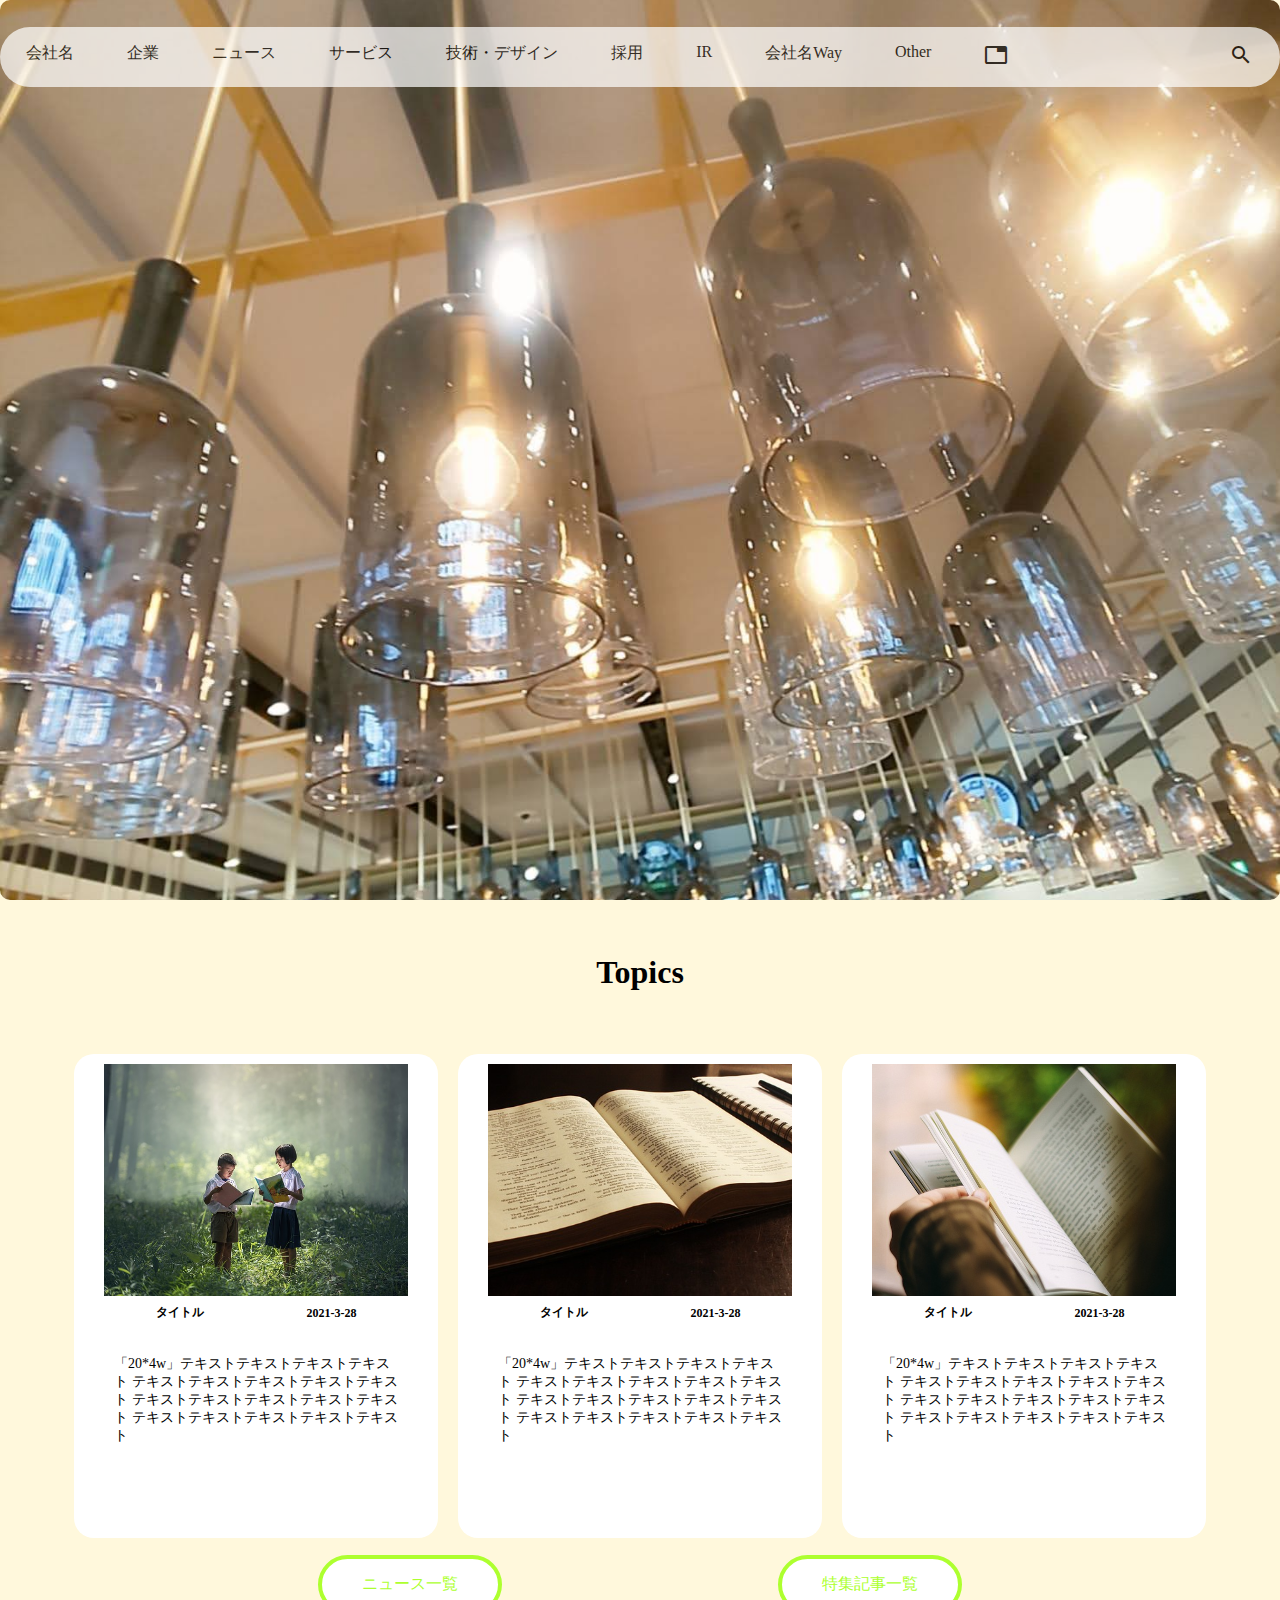
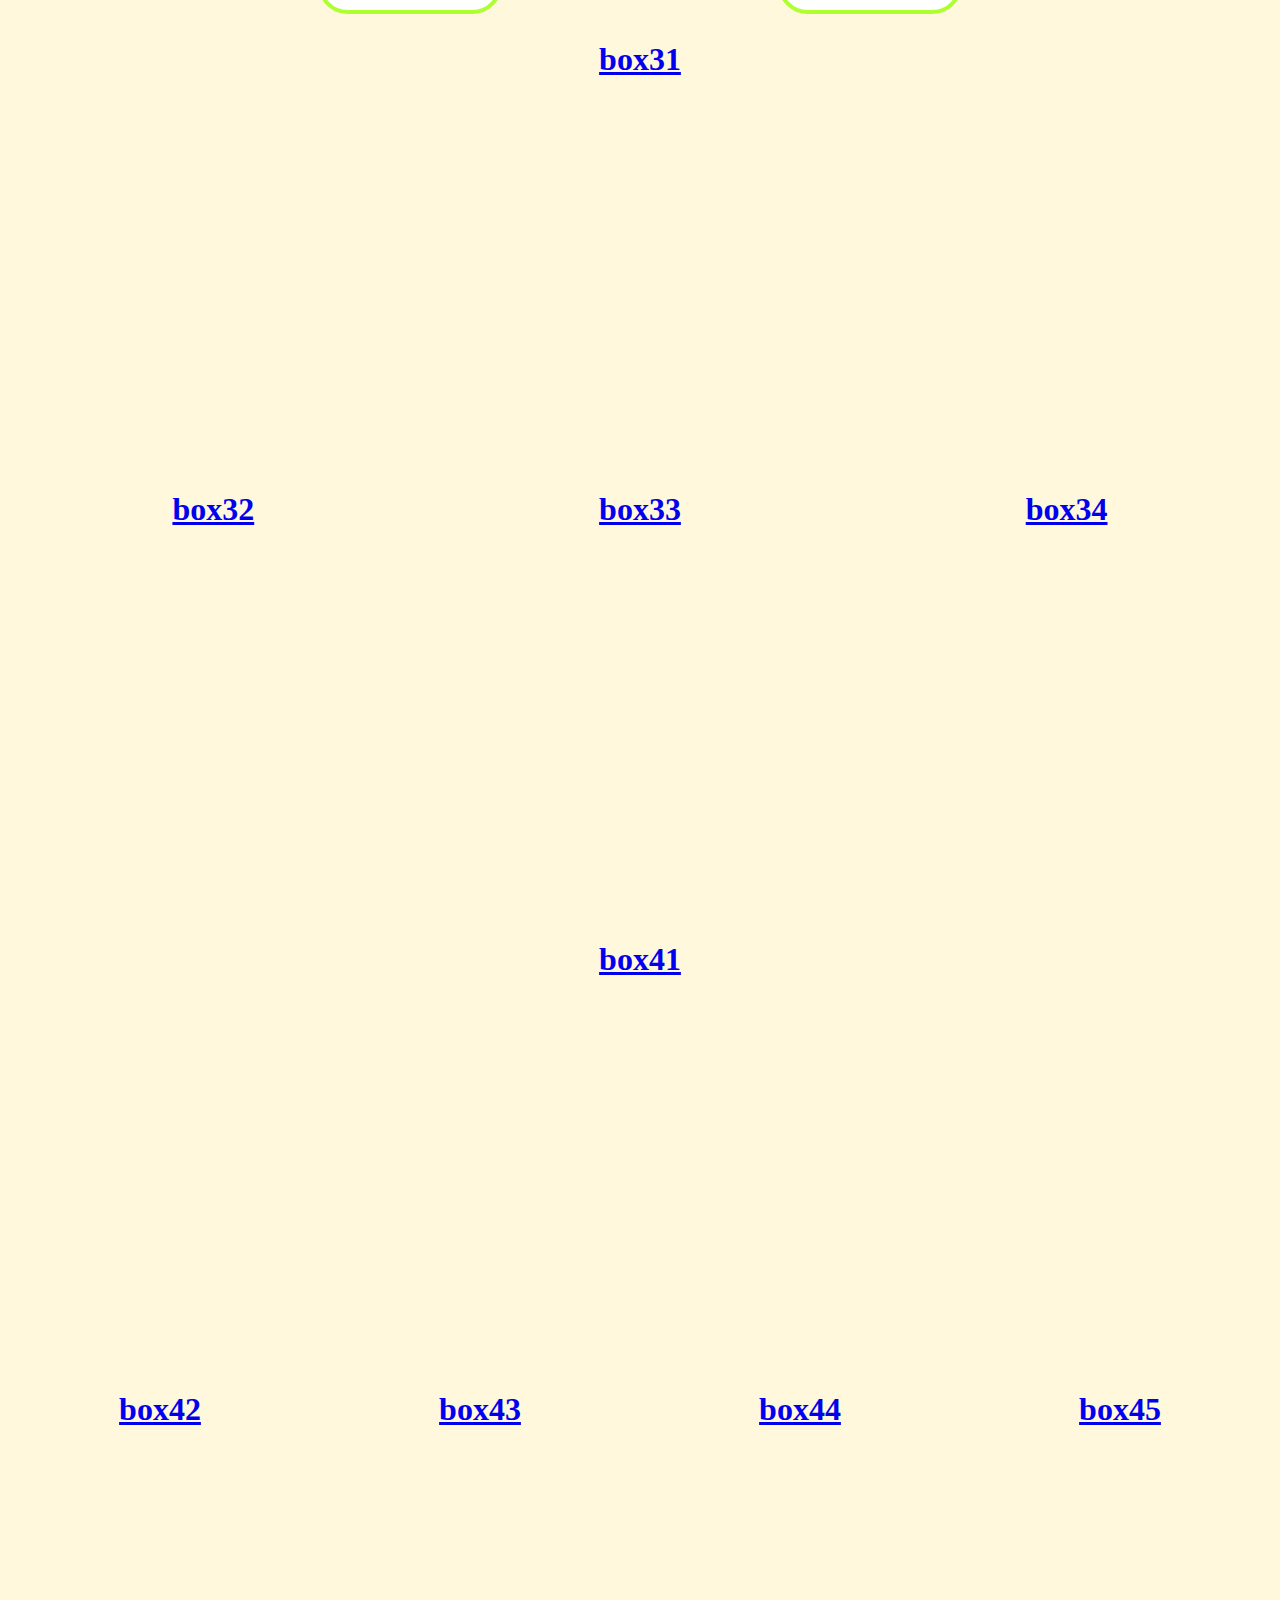
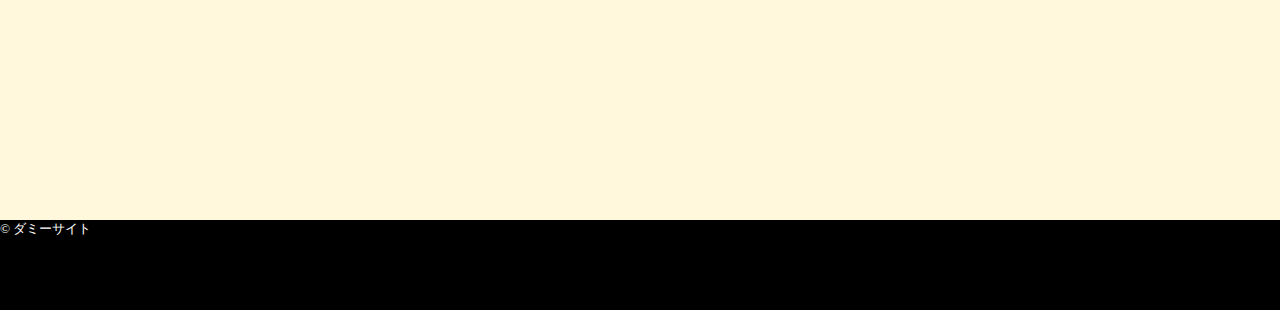
==== index.html @ 785e4473 "Add files via upload" ====
<!DOCTIPE html>
<html lang="ja">
<head>
  <meta charset="utf-8">
  <link href="https://fonts.googleapis.com/icon?family=Material+Icons" rel="stylesheet">
  <link rel="stylesheet" href="css/styles.css">
  <link rel="stylesheet" href="https://maxcdn.bootstrapcdn.com/font-awesome/4.7.0/css/font-awesome.min.css">
  <meta name="viewport" content="width=device-width,initial-scale=1.0">
  <title>ダミーサイト</title>
</head>

<body>

  <header>
    <ul>
      <li>会社名</li>
      <li>企業</li>
      <li>ニュース</li>
      <li>サービス</li>
      <li>技術・デザイン</li>
      <li>採用</li>
      <li>IR</li>
      <li>会社名Way</li>
      <li>Other</li>
      <li><span class="material-icons">table_rows</span></li>
      <li><span class="material-icons">search</span></li>

    </ul>
  </header>

  <main>
    <section id="BOX1"></section>
    <section id="BOX2">
      <div id="box20">
        <div id="box21">
          <h1>Topics</h1>
        </div>

        <div id="box22">
          <a href="01.html" target="_blank">
            <div class="photos" id="box22a"></div>
            <div class="contents">
              <div>
                <h1>タイトル</h1>
                <h2>2021-3-28</h2>
              </div>
              <p>「20*4w」テキストテキストテキストテキスト
                テキストテキストテキストテキストテキスト
                テキストテキストテキストテキストテキスト
                テキストテキストテキストテキストテキスト</p>
            </div>
          </a>
        </div>
        <div id="box23">
          <a href="01.html" target="_blank">
            <div class="photos" id="box23a"></div>
            <div class="contents">
              <div>
                <h1>タイトル</h1>
                <h2>2021-3-28</h2>
              </div>
              <p>「20*4w」テキストテキストテキストテキスト
                テキストテキストテキストテキストテキスト
                テキストテキストテキストテキストテキスト
                テキストテキストテキストテキストテキスト</p>
            </div>
          </a>
        </div>
        <div id="box24">
          <a href="01.html" target="_blank">
            <div class="photos" id="box24a"></div>
            <div class="contents">
              <div>
                <h1>タイトル</h1>
                <h2>2021-3-28</h2>
              </div>
              <p>「20*4w」テキストテキストテキストテキスト
                テキストテキストテキストテキストテキスト
                テキストテキストテキストテキストテキスト
                テキストテキストテキストテキストテキスト</p>
            </div>
          </a>
        </div>
        <div id="box25">
          <a href="01.html" target="_blank">
            <div class="buttons">ニュース一覧</div>
          </a>
          <a href="01.html" target="_blank">
            <div class="buttons">特集記事一覧</div>
          </a>
        </div>

      </div>
    </section>

    <section id="BOX3">
      <div id="box30">
        <div class="cover" id="box31">
          <a href="01.html" target="_blank">
            <h1>box31</h1>
          </a>
        </div>
        <div class="cover" id="box32">
          <a href="01.html" target="_blank">
            <h1>box32</h1>
          </a>
        </div>
        <div class="cover" id="box33">
          <a href="01.html" target="_blank">
            <h1>box33</h1>
          </a>
        </div>
        <div class="cover" id="box34">
          <a href="01.html" target="_blank">
            <h1>box34</h1>
          </a>
        </div>
      </div>
    </section>

    <section id="BOX4">
      <div id="box40">
        <div class="cover" id="box41">
          <a href="01.html" target="_blank">
            <h1>box41</h1>
          </a>
        </div>
        <div class="cover" id="box42">
          <a href="01.html" target="_blank">
            <h1>box42</h1>
          </a>
        </div>
        <div class="cover" id="box43">
          <a href="01.html" target="_blank">
            <h1>box43</h1>
          </a>
        </div>
        <div class="cover" id="box44">
          <a href="01.html" target="_blank">
            <h1>box44</h1>
          </a>
        </div>
        <div class="cover" id="box45">
          <a href="01.html" target="_blank">
            <h1>box45</h1>
          </a>
        </div>
      </div>
    </section>




  </main>

  <footer>
    <small>&copy; ダミーサイト</small>
  </footer>

  <script src="js/main.js"></script>
</body>
</html>
---- css/styles.css ----
body{
  margin: 0;
  padding: 0;
	background-color: rgb(255, 248, 220);
}

header{
	position: fixed; top: 3%; left: 0; right: 0;
	text-align: center;
	background-color: white;
	border-radius: 30px;
	opacity: 0.7;
}
header ul{
	list-style: none;
	padding: 0;
	display: flex;
	justify-content: space-around;
}

#BOX1{
  width: 100%;
  height: 100%;
	background: center/cover url(../img/photo04.JPG);
	border-radius: 10px;
}

#BOX2{
  width: 100%;
  height: 80%;
}
#box20{
	height: 100%;
	background-color: rgba(255, 248, 220, 1);
	display: grid;
	grid-template-columns: 5% 30% 30% 30% 5%;
	grid-template-rows: 20% 70% 10%;
}
#box21{
	grid-column: 1 / 6;
	grid-row: 1 / 2;
	/* 縦、横　中央揃え */
	display: flex;
	align-items: center;
	justify-content: center;
}
#BOX2 .photos{
	width: 100%;
	height: 50%;
}
#BOX2 .contents{
	height: 50%;
	font-size: 14px;
}
#BOX2 .contents h1,
#BOX2 .contents h2{
	font-size: 12px;
}
#BOX2 .contents p{
	padding: 10px;
}
#BOX2 .contents div{
	display: flex;
	justify-content: space-around;
}
#BOX2 a{
	text-decoration: none;
	color: black;
}
#box22{
	grid-column: 2 / 3;
	grid-row: 2 / 3;
}
#box22, #box23, #box24{
	margin: 10px;
	padding: 10px 30px;
	background-color: white;
	border-radius: 20px;
}
#box22:hover, #box23:hover, #box24:hover{
	margin: 30px;
}
#BOX2 .photos:hover{
	width: 80%;
	height: 40%;
	margin: 0 auto;
}
#box22a{
	background: center/cover url(../img/book01.jpg);
}
#box23{
	grid-column: 3 / 4;
	grid-row: 2 / 3;
}
#box23a{
	background: center/cover url(../img/book02.jpg);
}
#box24{
	grid-column: 4 / 5;
	grid-row: 2 / 3;
}
#box24a{
	background: center/cover url(../img/book03.jpg);
}
#box25{
	grid-column: 2 / 5;
	grid-row: 3 / 4;
	display: flex;
	align-items: center;
	justify-content: space-around;
	margin: 0 10%;
}
#box25 .buttons{
	padding: 15px 40px;
	font-size: 16px;
	color: greenyellow;
	background-color: white;
	border: 4px solid greenyellow;
	border-radius: 30px;
}







#BOX3{
	height: 100%;
	background: center/cover url(../img/photo03.JPG);
}
#box30{
	height: 100%;
	background-color: rgba(255, 248, 220, 1);
	display: grid;
	grid-template-columns: calc(100% /3) calc(100% /3) calc(100% /3);
	grid-template-rows: 50% 50%;
	transition: all 0.5s 0.5s ease;
}

#box30:hover{
	background-color: rgba(255, 255, 255, 0.5);
}

#BOX3 .cover{
	color: rgba(0, 0, 0, 1);
	transition: all 0.5s 0.5s ease;
	text-align: center
}
#BOX3 .cover:hover{
	background-color: rgb(221, 219, 219);
	color: rgb(0, 0, 0);
	border: 4px solid black;
	border-radius: 20px;
	margin: 50px;
	opacity: 0.8;
}

#box31{
	grid-column: 1 / 4;
	grid-row: 1 / 2;
}
#box32{}
#box33{}
#box34{}

#BOX4{
	height: 100%;
	background: center/cover url(../img/photo01.JPG);
}
#box40{
	height: 100%;
	background-color: rgba(255, 248, 220, 1);
	display: grid;
	grid-template-columns: 25% 25% 25% 25%;
	grid-template-rows: 50% 50%;
	transition: all 0.5s 0.5s ease;
}

#box40:hover{
	background-color: rgba(255, 255, 255, 0.5);
}

#BOX4 .cover{
	color: rgba(0, 0, 0, 1);
	transition: all 0.5s 0.5s ease;
	text-align: center
}
#BOX4 .cover:hover{
	background-color: rgb(221, 219, 219);
	color: rgb(0, 0, 0);
	border: 4px solid black;
	border-radius: 20px;
	margin: 50px;
	opacity: 0.8;
}

#box41{
	grid-column: 1 / 5;
	grid-row: 1 / 2;
}
#box42{}
#box43{}
#box44{}
#box45{}


footer{
	height: 10%;
	background-color: black;
	color: white;
}
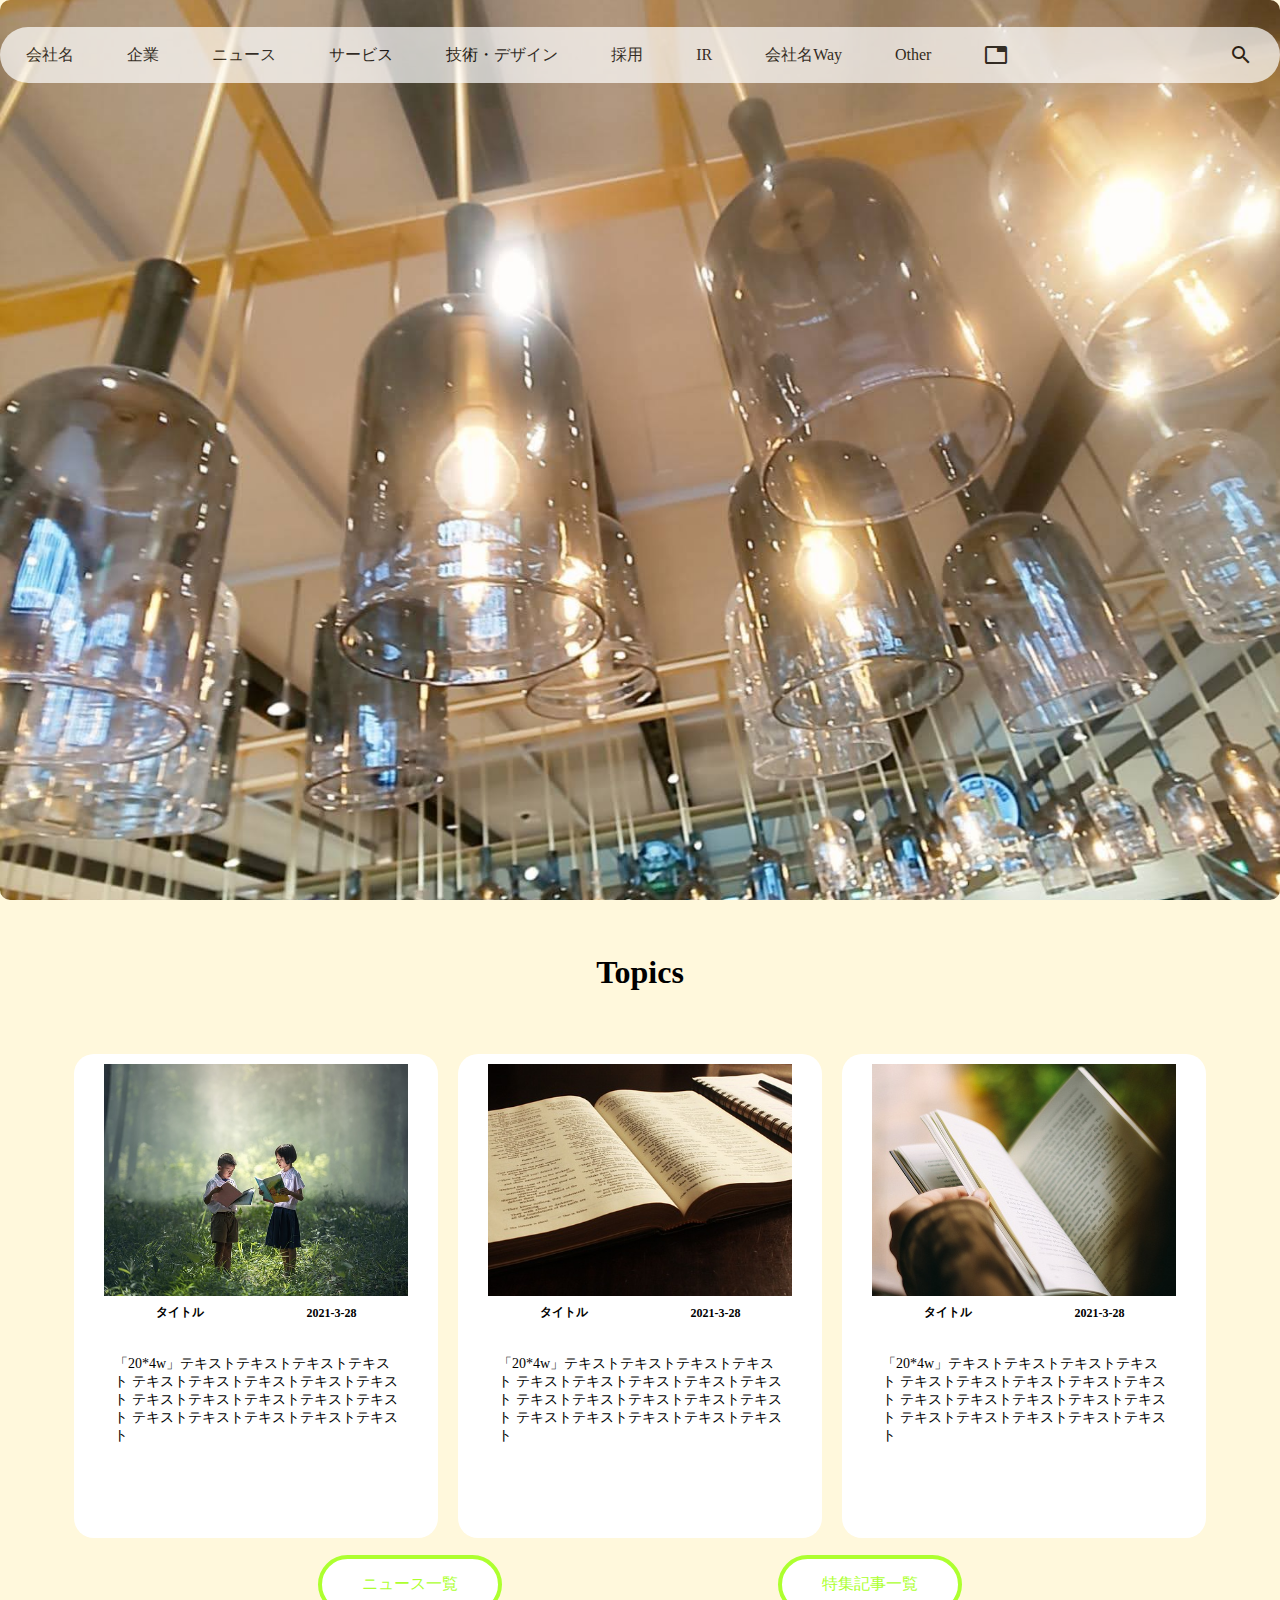
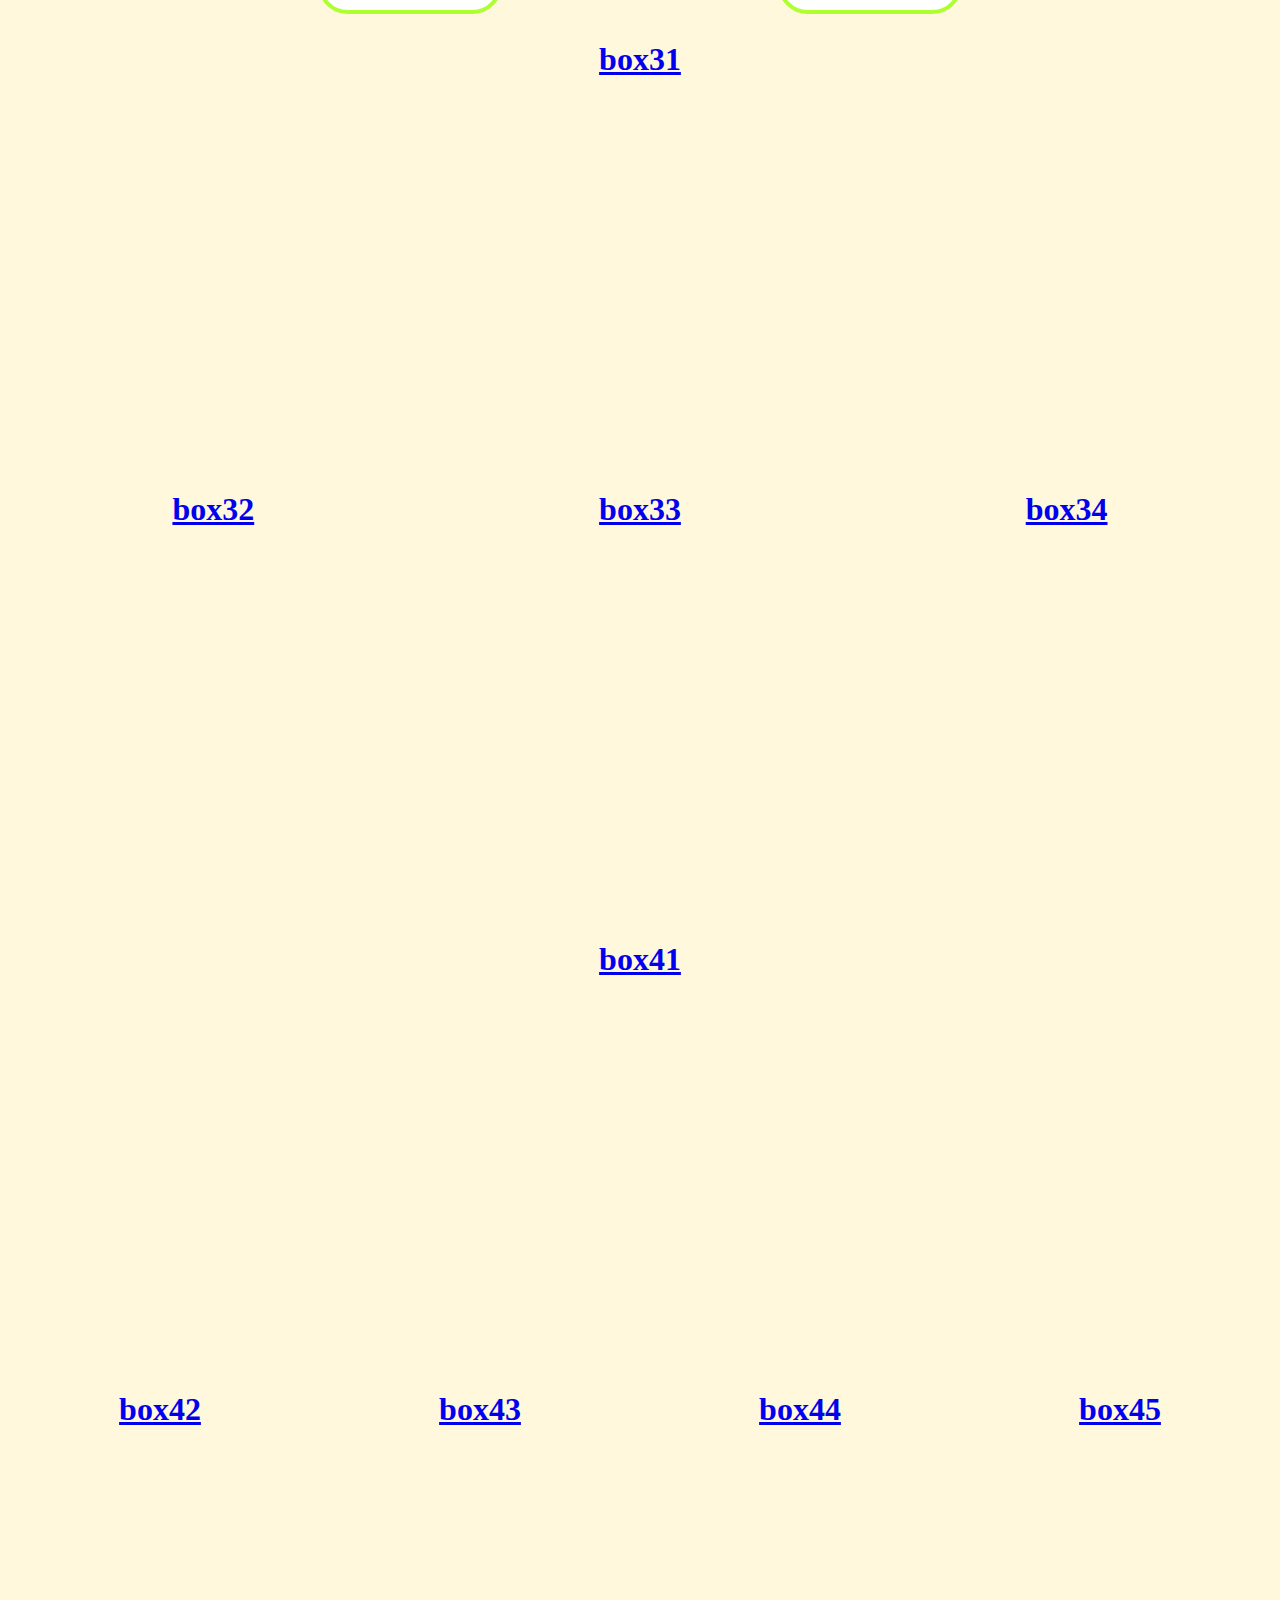
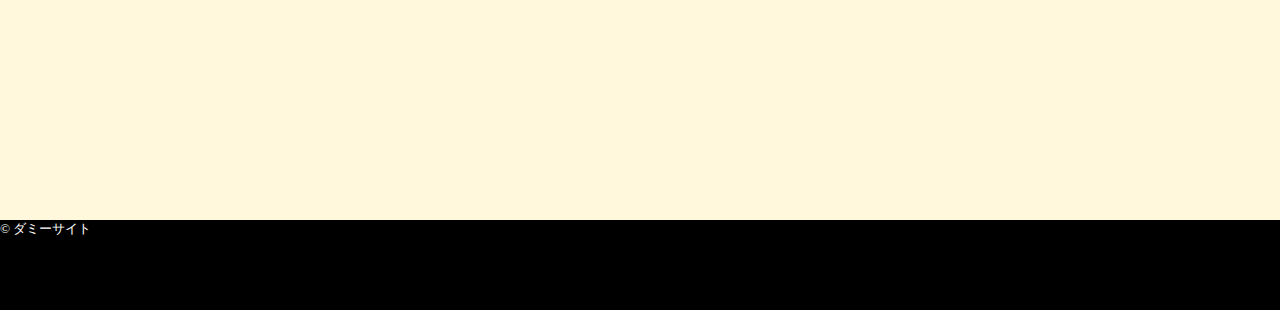
==== commit 09224c09: "Update index.html" ====
--- a/index.html
+++ b/index.html
@@ -4,6 +4,7 @@
   <meta charset="utf-8">
   <link href="https://fonts.googleapis.com/icon?family=Material+Icons" rel="stylesheet">
   <link rel="stylesheet" href="css/styles.css">
+  <link rel="stylesheet" href="css/styles2.css">
   <link rel="stylesheet" href="https://maxcdn.bootstrapcdn.com/font-awesome/4.7.0/css/font-awesome.min.css">
   <meta name="viewport" content="width=device-width,initial-scale=1.0">
   <title>ダミーサイト</title>
--- a/css/styles.css
+++ b/css/styles.css
@@ -1,3 +1,4 @@
+@media ( min-width: 401px ) and ( max-width: 2000px ){
 body{
   margin: 0;
   padding: 0;
@@ -11,11 +12,19 @@
 	border-radius: 30px;
 	opacity: 0.7;
 }
+header h1{
+	font-size: 24px;
+	float: left;
+}
 header ul{
 	list-style: none;
 	padding: 0;
 	display: flex;
+	align-items: center;
 	justify-content: space-around;
+}
+header span{
+	vertical-align: middle;
 }
 
 #BOX1{
@@ -44,6 +53,7 @@
 	align-items: center;
 	justify-content: center;
 }
+
 #BOX2 .photos{
 	width: 100%;
 	height: 50%;
@@ -67,6 +77,7 @@
 	text-decoration: none;
 	color: black;
 }
+
 #box22{
 	grid-column: 2 / 3;
 	grid-row: 2 / 3;
@@ -80,11 +91,13 @@
 #box22:hover, #box23:hover, #box24:hover{
 	margin: 30px;
 }
+
 #BOX2 .photos:hover{
 	width: 80%;
 	height: 40%;
 	margin: 0 auto;
 }
+
 #box22a{
 	background: center/cover url(../img/book01.jpg);
 }
@@ -121,10 +134,6 @@
 
 
 
-
-
-
-
 #BOX3{
 	height: 100%;
 	background: center/cover url(../img/photo03.JPG);
@@ -210,3 +219,10 @@
 	background-color: black;
 	color: white;
 }
+
+
+
+
+
+
+}--- a/css/styles2.css
+++ b/css/styles2.css
@@ -0,0 +1,190 @@
+@media ( min-width: 0px ) and ( max-width: 400px ){
+	
+  body{
+    margin: 0;
+    padding: 0;
+    background-color: rgb(255, 248, 220);
+  }
+  
+  header{
+    position: fixed; top: 3%; left: 0; right: 0;
+    text-align: center;
+    background-color: white;
+    border-radius: 30px;
+    opacity: 0.7;
+  }
+  header h1{
+    font-size: 24px;
+    float: left;
+  }
+  header ul{
+    list-style: none;
+    padding: 0;
+    display: flex;
+    align-items: center;
+    justify-content: space-around;
+  }
+  header span{
+    vertical-align: middle;
+  }
+
+  #BOX1{
+    width: 100%;
+    height: 50%;
+    background: center/cover url(../img/photo04.JPG);
+    border-radius: 10px;
+  }
+  #BOX2{
+    width: 100%;
+  }
+  #box21{
+    display: flex;
+    align-items: center;
+    justify-content: center;
+  }
+  #box22, #box23, #box24{
+    margin: 10px;
+    padding: 10px 30px;
+    background-color: white;
+    border-radius: 20px;
+  }
+
+  #BOX2 .photos{
+    width: 100%;
+    height: 25%;
+  }
+  #BOX2 .contents{
+    height: 25%;
+    font-size: 14px;
+  }
+  #BOX2 .contents h1,
+  #BOX2 .contents h2{
+    font-size: 12px;
+  }
+  #BOX2 .contents p{
+    padding: 10px;
+  }
+  #BOX2 .contents div{
+    display: flex;
+    justify-content: space-around;
+  }
+  #BOX2 a{
+    text-decoration: none;
+    color: black;
+  }
+  #box22a{
+    background: center/cover url(../img/book01.jpg);
+  }
+  #box23a{
+    background: center/cover url(../img/book02.jpg);
+  }
+  #box24a{
+    background: center/cover url(../img/book03.jpg);
+  }
+  #box25{
+    display: flex;
+    align-items: center;
+    justify-content: space-around;
+    margin: 0 10%;
+  }
+  #box25 .buttons{
+    padding: 15px 40px;
+    font-size: 8px;
+    color: greenyellow;
+    background-color: white;
+    border: 4px solid greenyellow;
+    border-radius: 30px;
+  }
+
+  #BOX3{
+    height: 75%;
+    background: center/cover url(../img/photo03.JPG);
+  }
+  #box30{
+    height: 100%;
+    background-color: rgba(255, 248, 220, 1);
+    display: grid;
+    grid-template-columns: 50% 50%;
+    grid-template-rows: 50% 50%;
+    transition: all 0.5s 0.5s ease;
+  }
+  
+  #box30:hover{
+    background-color: rgba(255, 255, 255, 0.5);
+  }
+  
+  #BOX3 .cover{
+    color: rgba(0, 0, 0, 1);
+    transition: all 0.5s 0.5s ease;
+    text-align: center
+  }
+  #BOX3 .cover:hover{
+    background-color: rgb(221, 219, 219);
+    color: rgb(0, 0, 0);
+    border: 4px solid black;
+    border-radius: 20px;
+    margin: 50px;
+    opacity: 0.8;
+  }
+  
+  #box31{}
+  #box32{}
+  #box33{}
+  #box34{}
+
+  #BOX4{
+    height: 100%;
+    background: center/cover url(../img/photo01.JPG);
+  }
+  #box40{
+    height: 100%;
+    background-color: rgba(255, 248, 220, 1);
+    display: grid;
+    grid-template-columns: 50% 50%;
+    grid-template-rows: 40% 30% 30%;
+    transition: all 0.5s 0.5s ease;
+  }
+  
+  #box40:hover{
+    background-color: rgba(255, 255, 255, 0.5);
+  }
+  
+  #BOX4 .cover{
+    color: rgba(0, 0, 0, 1);
+    transition: all 0.5s 0.5s ease;
+    text-align: center
+  }
+  #BOX4 .cover:hover{
+    background-color: rgb(221, 219, 219);
+    color: rgb(0, 0, 0);
+    border: 4px solid black;
+    border-radius: 20px;
+    margin: 50px;
+    opacity: 0.8;
+  }
+  
+  #box41{
+    grid-column: 1 / 3;
+    grid-row: 1 / 2;
+  }
+  #box42{}
+  #box43{}
+  #box44{}
+  #box45{}
+  
+  
+  footer{
+    height: 10%;
+    background-color: black;
+    color: white;
+  }
+
+
+
+
+
+
+
+
+
+}